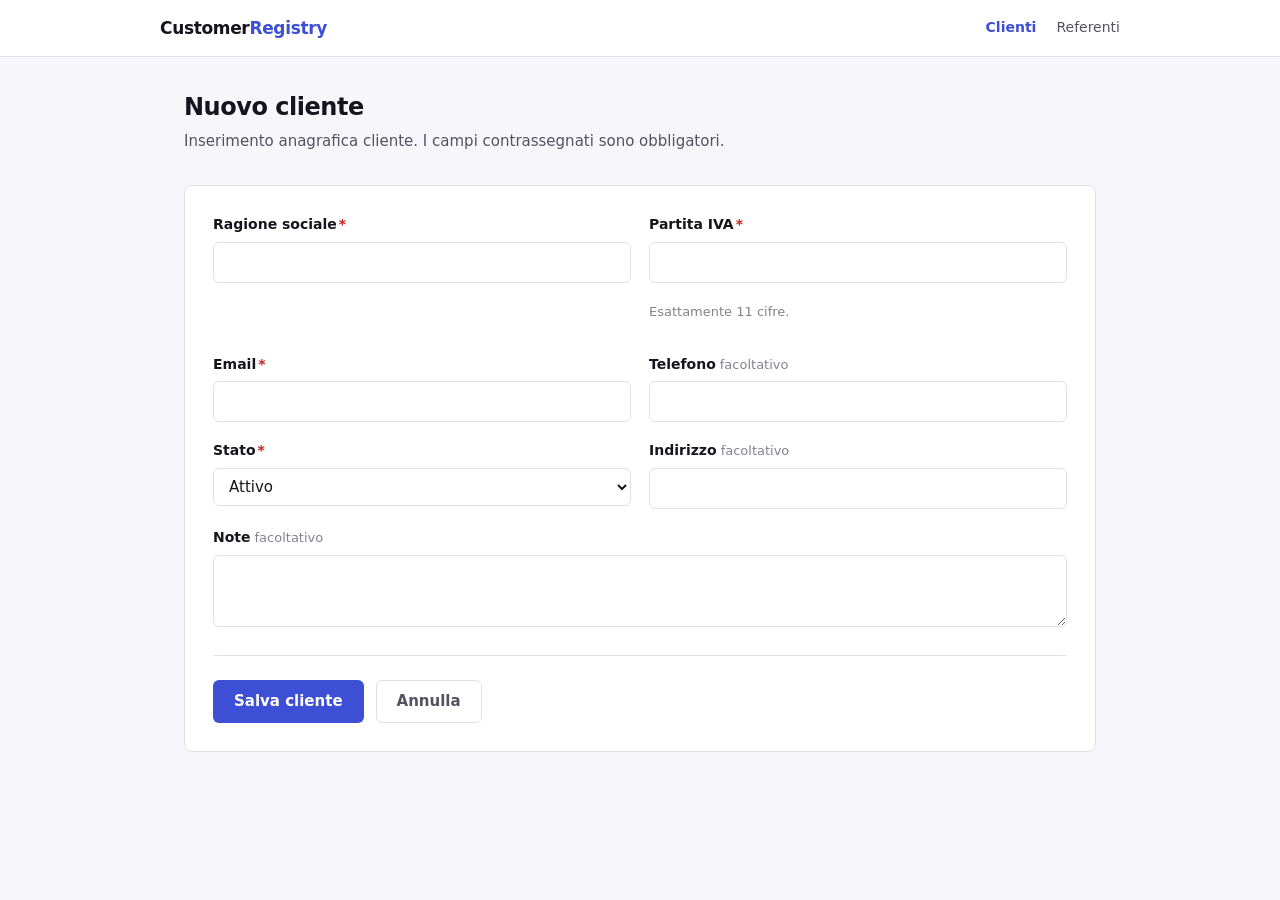
==== index.html @ a69772b3 "Interfaccia web anagrafica clienti per GitHub Pages" ====
<!DOCTYPE html>
<html lang="it">
<head>
<meta charset="UTF-8">
<meta name="viewport" content="width=device-width, initial-scale=1">
<title>Customer Registry — Anagrafica clienti</title>
<style>
  :root {
    --ground: #f7f7fb;
    --surface: #ffffff;
    --ink: #16151d;
    --ink-2: #55525f;
    --ink-3: #85818f;
    --line: #e2e0e9;
    --accent: #3d4fd4;
    --accent-dark: #33429f;
    --danger: #c0271f;
    --danger-wash: #fdf1f0;
    --ok: #0b7a52;
  }
  * { box-sizing: border-box; }
  body {
    margin: 0;
    background: var(--ground);
    color: var(--ink);
    font-family: 'Segoe UI', system-ui, -apple-system, sans-serif;
    font-size: 15px;
    line-height: 1.55;
  }
  header {
    background: var(--surface);
    border-bottom: 1px solid var(--line);
    padding: 0 1.5rem;
  }
  .bar {
    max-width: 60rem; margin: 0 auto;
    display: flex; align-items: center; gap: 1rem;
    height: 3.5rem;
  }
  .logo {
    font-weight: 700; letter-spacing: -0.02em; font-size: 1.0625rem;
  }
  .logo span { color: var(--accent); }
  nav { margin-left: auto; display: flex; gap: 1.25rem; }
  nav a {
    color: var(--ink-2); text-decoration: none; font-size: 0.875rem; font-weight: 500;
  }
  nav a[aria-current="page"] { color: var(--accent); font-weight: 600; }

  main { max-width: 60rem; margin: 0 auto; padding: 2rem 1.5rem 4rem; }
  h1 { font-size: 1.5rem; letter-spacing: -0.02em; margin: 0 0 0.25rem; }
  .lede { color: var(--ink-2); margin: 0 0 2rem; }

  .card {
    background: var(--surface); border: 1px solid var(--line);
    border-radius: 0.5rem; padding: 1.75rem;
  }
  .grid { display: grid; gap: 1.125rem; }
  @media (min-width: 40rem) { .grid.two { grid-template-columns: 1fr 1fr; } }

  .field { display: flex; flex-direction: column; gap: 0.375rem; }
  label { font-weight: 600; font-size: 0.875rem; }
  .req { color: var(--danger); margin-left: 0.125rem; }
  .opt { color: var(--ink-3); font-weight: 400; font-size: 0.8125rem; margin-left: 0.25rem; }
  input, select, textarea {
    font: inherit; padding: 0.5rem 0.6875rem;
    border: 1px solid var(--line); border-radius: 0.375rem;
    background: #fff; color: var(--ink); width: 100%;
  }
  input:focus, select:focus, textarea:focus {
    outline: 2px solid var(--accent); outline-offset: -1px; border-color: var(--accent);
  }
  textarea { resize: vertical; min-height: 4.5rem; }
  .hint { font-size: 0.8125rem; color: var(--ink-3); }
  .err { font-size: 0.8125rem; color: var(--danger); font-weight: 500; display: none; }
  .field.invalid input, .field.invalid select { border-color: var(--danger); }
  .field.invalid .err { display: block; }

  .actions {
    margin-top: 1.75rem; padding-top: 1.5rem; border-top: 1px solid var(--line);
    display: flex; gap: 0.75rem; align-items: center;
  }
  button {
    font: inherit; font-weight: 600; cursor: pointer;
    padding: 0.5625rem 1.25rem; border-radius: 0.375rem; border: 1px solid transparent;
  }
  .primary { background: var(--accent); color: #fff; }
  .primary:hover { background: var(--accent-dark); }
  .ghost { background: #fff; border-color: var(--line); color: var(--ink-2); }
  button:focus-visible { outline: 2px solid var(--accent); outline-offset: 2px; }

  #esito {
    margin-top: 1.5rem; padding: 1rem 1.125rem; border-radius: 0.375rem;
    display: none; font-size: 0.9375rem;
  }
  #esito.ok { display: block; background: #eefaf4; border: 1px solid var(--ok); color: var(--ok); }
  #esito.ko { display: block; background: var(--danger-wash); border: 1px solid var(--danger); color: var(--danger); }
  #esito strong { display: block; margin-bottom: 0.25rem; }
</style>
</head>
<body>

<header>
  <div class="bar">
    <div class="logo">Customer<span>Registry</span></div>
    <nav>
      <a href="#" aria-current="page">Clienti</a>
      <a href="#">Referenti</a>
    </nav>
  </div>
</header>

<main>
  <h1>Nuovo cliente</h1>
  <p class="lede">Inserimento anagrafica cliente. I campi contrassegnati sono obbligatori.</p>

  <form id="form-cliente" class="card" novalidate>
    <div class="grid two">
      <div class="field" id="f-ragione">
        <label for="ragione_sociale">Ragione sociale<span class="req">*</span></label>
        <input id="ragione_sociale" name="ragione_sociale" type="text" maxlength="200" autocomplete="off">
        <p class="err" id="e-ragione">La ragione sociale è obbligatoria.</p>
      </div>

      <div class="field" id="f-piva">
        <label for="partita_iva">Partita IVA<span class="req">*</span></label>
        <input id="partita_iva" name="partita_iva" type="text" maxlength="11" inputmode="numeric" autocomplete="off">
        <p class="hint">Esattamente 11 cifre.</p>
        <p class="err" id="e-piva">La partita IVA deve contenere esattamente 11 cifre.</p>
      </div>

      <div class="field" id="f-email">
        <label for="email">Email<span class="req">*</span></label>
        <input id="email" name="email" type="email" maxlength="254" autocomplete="off">
        <p class="err" id="e-email">Inserire un indirizzo email valido.</p>
      </div>

      <div class="field" id="f-telefono">
        <label for="telefono">Telefono<span class="opt">facoltativo</span></label>
        <input id="telefono" name="telefono" type="text" maxlength="30" autocomplete="off">
        <p class="err" id="e-telefono">Il telefono contiene caratteri non ammessi.</p>
      </div>

      <div class="field" id="f-stato">
        <label for="stato">Stato<span class="req">*</span></label>
        <select id="stato" name="stato">
          <option value="attivo">Attivo</option>
          <option value="sospeso">Sospeso</option>
        </select>
      </div>

      <div class="field" id="f-indirizzo">
        <label for="indirizzo">Indirizzo<span class="opt">facoltativo</span></label>
        <input id="indirizzo" name="indirizzo" type="text" maxlength="500" autocomplete="off">
      </div>
    </div>

    <div class="field" style="margin-top:1.125rem">
      <label for="note">Note<span class="opt">facoltativo</span></label>
      <textarea id="note" name="note" maxlength="2000"></textarea>
    </div>

    <div class="actions">
      <button type="submit" class="primary" id="btn-salva">Salva cliente</button>
      <button type="reset" class="ghost" id="btn-annulla">Annulla</button>
    </div>

    <div id="esito" role="status" aria-live="polite"></div>
  </form>
</main>

<script>
(function () {
  var form = document.getElementById('form-cliente');
  var esito = document.getElementById('esito');

  // Endpoint di salvataggio dell'anagrafica. Il POST viene eseguito davvero:
  // l'errore di rete e il comando cURL raccolti durante l'esecuzione dei test
  // provengono da questa chiamata. Il percorso e' relativo alla pagina, quindi
  // resta sullo stesso dominio su cui l'applicazione e' pubblicata.
  var ENDPOINT = 'api/v1/clienti';

  function setInvalid(fieldId, invalid) {
    document.getElementById(fieldId).classList.toggle('invalid', invalid);
  }

  function validate(data) {
    var ok = true;

    var ragione = data.ragione_sociale.trim();
    setInvalid('f-ragione', ragione === '');
    if (ragione === '') ok = false;

    var piva = data.partita_iva.trim();
    var pivaOk = /^[0-9]{11}$/.test(piva);
    setInvalid('f-piva', !pivaOk);
    if (!pivaOk) ok = false;

    var email = data.email.trim();
    var emailOk = /^[^\s@]+@[^\s@]+\.[^\s@]+$/.test(email);
    setInvalid('f-email', !emailOk);
    if (!emailOk) ok = false;

    var tel = data.telefono.trim();
    var telOk = tel === '' || /^[0-9+().\/\-\s]+$/.test(tel);
    setInvalid('f-telefono', !telOk);
    if (!telOk) ok = false;

    return ok;
  }

  form.addEventListener('submit', function (event) {
    event.preventDefault();
    esito.className = '';
    esito.textContent = '';

    var data = {
      ragione_sociale: form.ragione_sociale.value,
      partita_iva: form.partita_iva.value,
      email: form.email.value,
      telefono: form.telefono.value,
      indirizzo: form.indirizzo.value,
      note: form.note.value,
      stato: form.stato.value
    };

    if (!validate(data)) {
      esito.className = 'ko';
      esito.innerHTML = '<strong>Controllare i dati inseriti</strong>Alcuni campi obbligatori non sono validi.';
      return;
    }

    var btn = document.getElementById('btn-salva');
    btn.disabled = true;
    btn.textContent = 'Salvataggio…';

    fetch(ENDPOINT, {
      method: 'POST',
      headers: { 'Content-Type': 'application/json' },
      body: JSON.stringify(data)
    })
      .then(function (response) {
        if (!response.ok) {
          throw new Error('HTTP ' + response.status);
        }
        esito.className = 'ok';
        esito.innerHTML = '<strong>Cliente salvato</strong>L\'anagrafica è stata registrata correttamente.';
      })
      .catch(function () {
        esito.className = 'ko';
        esito.innerHTML = '<strong>Salvataggio non riuscito</strong>' +
          'Il servizio di registrazione non è al momento disponibile. Riprovare più tardi.';
      })
      .then(function () {
        btn.disabled = false;
        btn.textContent = 'Salva cliente';
      });
  });
})();
</script>

</body>
</html>
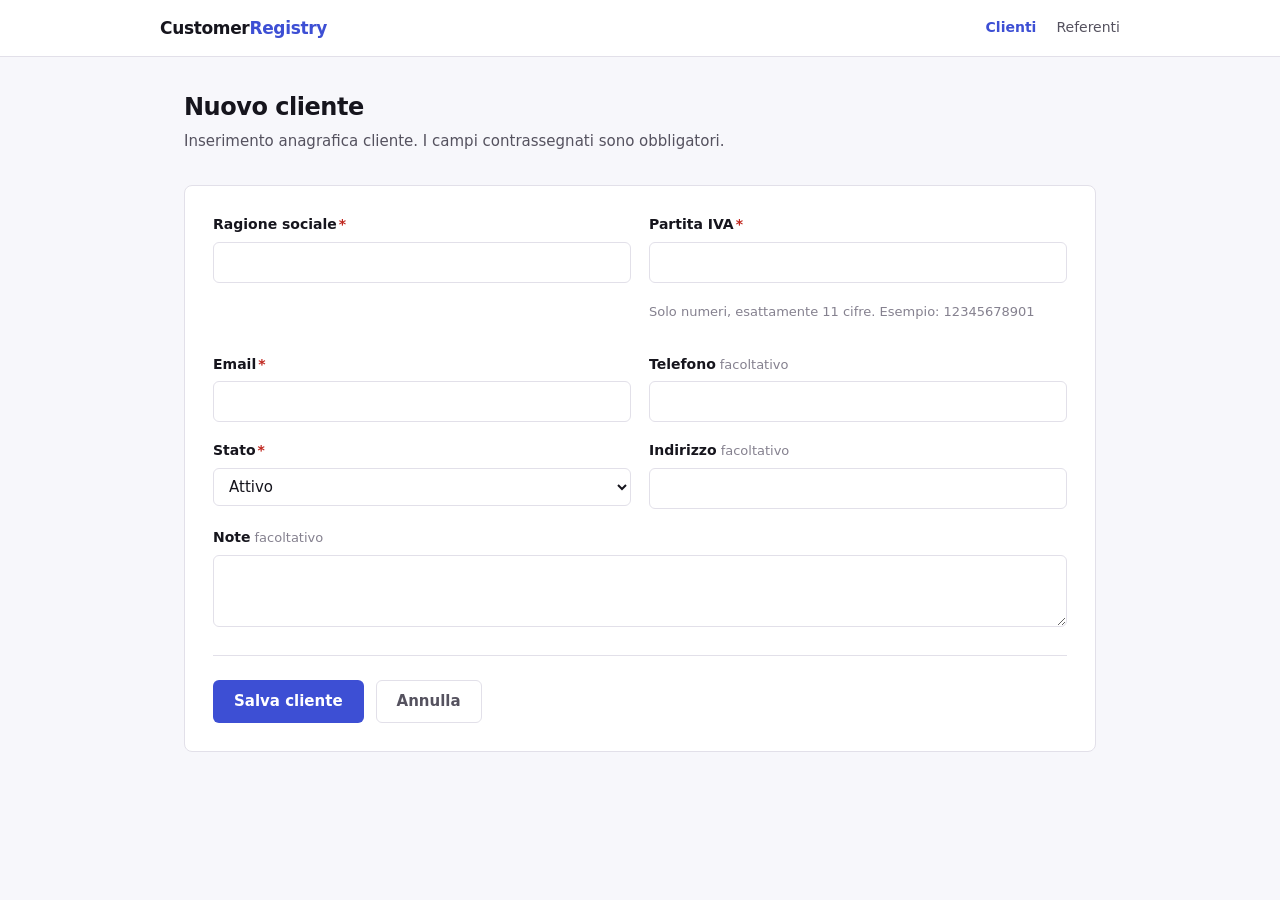
==== commit eb534cf4: "Chiarisce il vincolo della partita IVA nel form" ====
--- a/index.html
+++ b/index.html
@@ -125,8 +125,8 @@
       <div class="field" id="f-piva">
         <label for="partita_iva">Partita IVA<span class="req">*</span></label>
         <input id="partita_iva" name="partita_iva" type="text" maxlength="11" inputmode="numeric" autocomplete="off">
-        <p class="hint">Esattamente 11 cifre.</p>
-        <p class="err" id="e-piva">La partita IVA deve contenere esattamente 11 cifre.</p>
+        <p class="hint">Solo numeri, esattamente 11 cifre. Esempio: 12345678901</p>
+        <p class="err" id="e-piva">La partita IVA deve contenere solo numeri, esattamente 11 cifre.</p>
       </div>
 
       <div class="field" id="f-email">
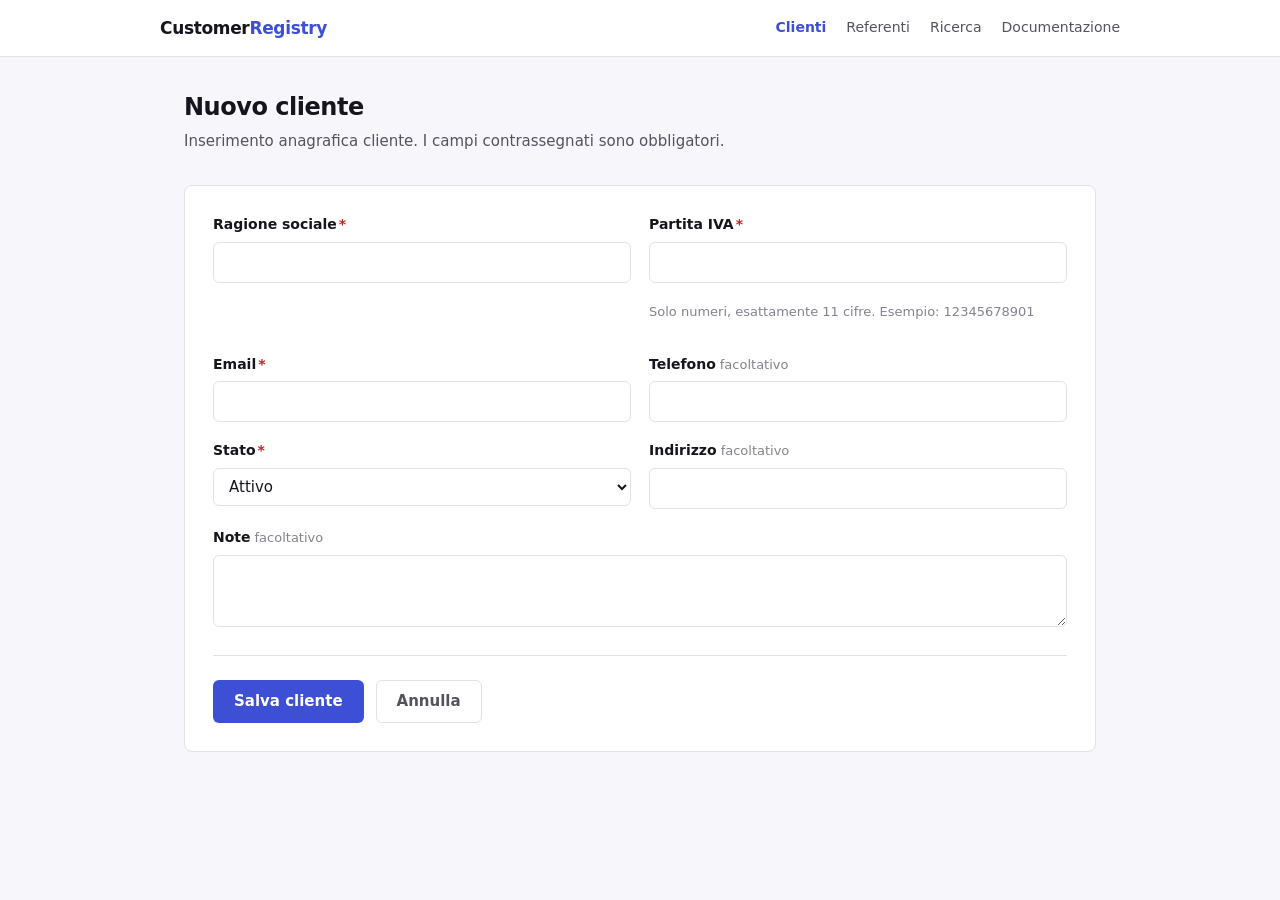
==== commit c0b7984f: "Aggiunge sezioni di navigazione all'applicazione" ====
--- a/index.html
+++ b/index.html
@@ -104,8 +104,10 @@
   <div class="bar">
     <div class="logo">Customer<span>Registry</span></div>
     <nav>
-      <a href="#" aria-current="page">Clienti</a>
-      <a href="#">Referenti</a>
+      <a href="./" aria-current="page">Clienti</a>
+      <a href="./referenti.html">Referenti</a>
+      <a href="./ricerca.html">Ricerca</a>
+      <a href="./documentazione.html">Documentazione</a>
     </nav>
   </div>
 </header>
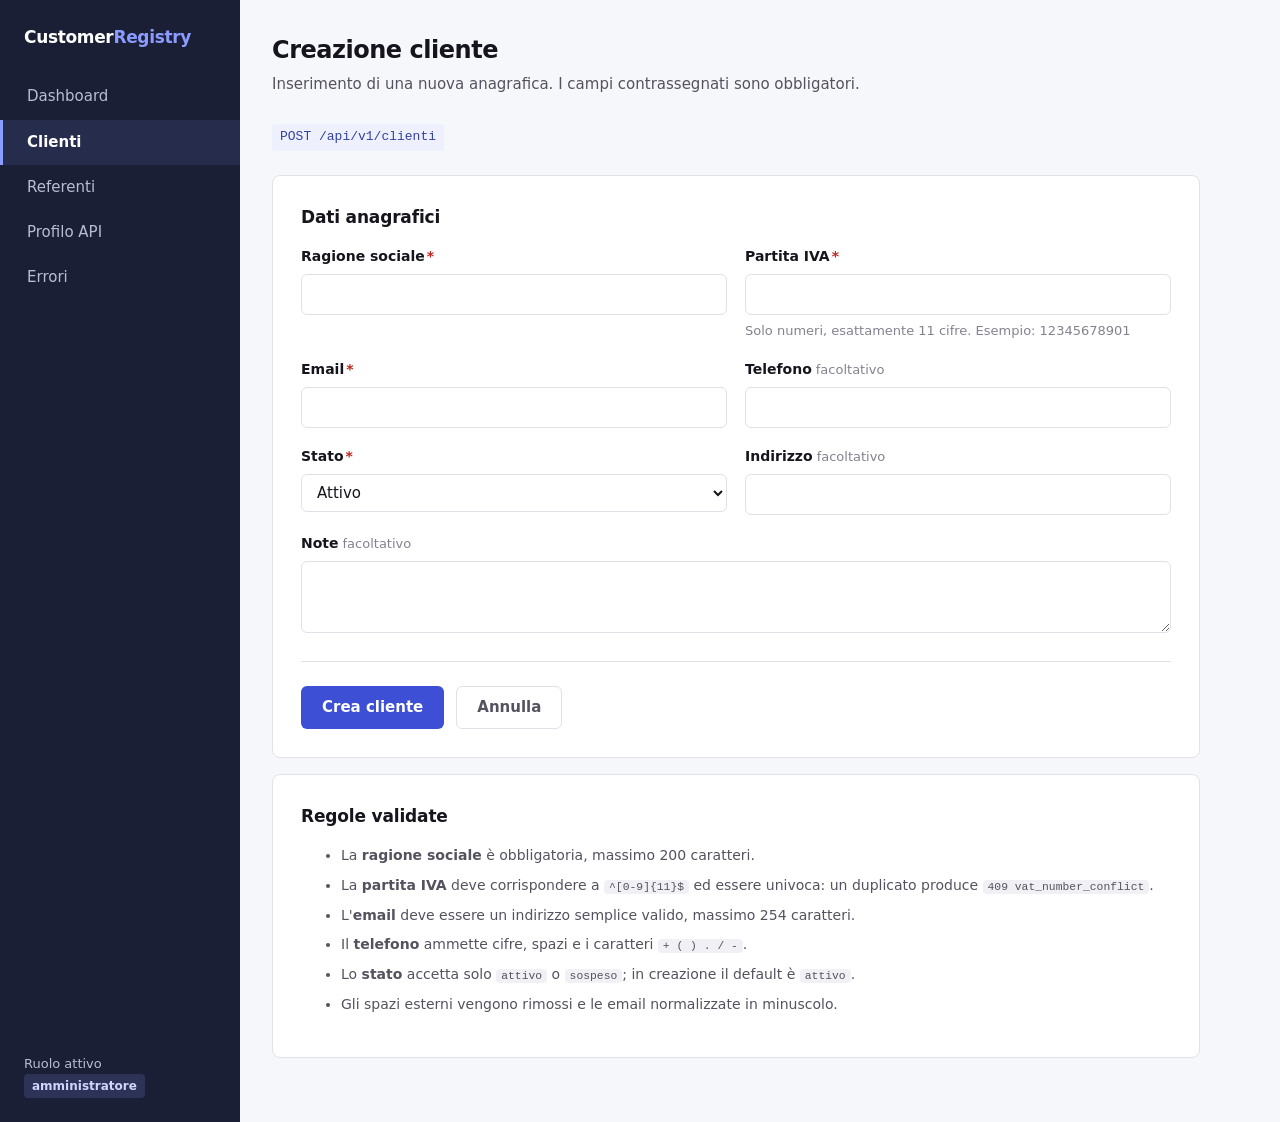
==== commit ba9a4bc7: "Allinea l'applicazione alle maschere del prototipo" ====
--- a/index.html
+++ b/index.html
@@ -3,173 +3,98 @@
 <head>
 <meta charset="UTF-8">
 <meta name="viewport" content="width=device-width, initial-scale=1">
-<title>Customer Registry — Anagrafica clienti</title>
-<style>
-  :root {
-    --ground: #f7f7fb;
-    --surface: #ffffff;
-    --ink: #16151d;
-    --ink-2: #55525f;
-    --ink-3: #85818f;
-    --line: #e2e0e9;
-    --accent: #3d4fd4;
-    --accent-dark: #33429f;
-    --danger: #c0271f;
-    --danger-wash: #fdf1f0;
-    --ok: #0b7a52;
-  }
-  * { box-sizing: border-box; }
-  body {
-    margin: 0;
-    background: var(--ground);
-    color: var(--ink);
-    font-family: 'Segoe UI', system-ui, -apple-system, sans-serif;
-    font-size: 15px;
-    line-height: 1.55;
-  }
-  header {
-    background: var(--surface);
-    border-bottom: 1px solid var(--line);
-    padding: 0 1.5rem;
-  }
-  .bar {
-    max-width: 60rem; margin: 0 auto;
-    display: flex; align-items: center; gap: 1rem;
-    height: 3.5rem;
-  }
-  .logo {
-    font-weight: 700; letter-spacing: -0.02em; font-size: 1.0625rem;
-  }
-  .logo span { color: var(--accent); }
-  nav { margin-left: auto; display: flex; gap: 1.25rem; }
-  nav a {
-    color: var(--ink-2); text-decoration: none; font-size: 0.875rem; font-weight: 500;
-  }
-  nav a[aria-current="page"] { color: var(--accent); font-weight: 600; }
-
-  main { max-width: 60rem; margin: 0 auto; padding: 2rem 1.5rem 4rem; }
-  h1 { font-size: 1.5rem; letter-spacing: -0.02em; margin: 0 0 0.25rem; }
-  .lede { color: var(--ink-2); margin: 0 0 2rem; }
-
-  .card {
-    background: var(--surface); border: 1px solid var(--line);
-    border-radius: 0.5rem; padding: 1.75rem;
-  }
-  .grid { display: grid; gap: 1.125rem; }
-  @media (min-width: 40rem) { .grid.two { grid-template-columns: 1fr 1fr; } }
-
-  .field { display: flex; flex-direction: column; gap: 0.375rem; }
-  label { font-weight: 600; font-size: 0.875rem; }
-  .req { color: var(--danger); margin-left: 0.125rem; }
-  .opt { color: var(--ink-3); font-weight: 400; font-size: 0.8125rem; margin-left: 0.25rem; }
-  input, select, textarea {
-    font: inherit; padding: 0.5rem 0.6875rem;
-    border: 1px solid var(--line); border-radius: 0.375rem;
-    background: #fff; color: var(--ink); width: 100%;
-  }
-  input:focus, select:focus, textarea:focus {
-    outline: 2px solid var(--accent); outline-offset: -1px; border-color: var(--accent);
-  }
-  textarea { resize: vertical; min-height: 4.5rem; }
-  .hint { font-size: 0.8125rem; color: var(--ink-3); }
-  .err { font-size: 0.8125rem; color: var(--danger); font-weight: 500; display: none; }
-  .field.invalid input, .field.invalid select { border-color: var(--danger); }
-  .field.invalid .err { display: block; }
-
-  .actions {
-    margin-top: 1.75rem; padding-top: 1.5rem; border-top: 1px solid var(--line);
-    display: flex; gap: 0.75rem; align-items: center;
-  }
-  button {
-    font: inherit; font-weight: 600; cursor: pointer;
-    padding: 0.5625rem 1.25rem; border-radius: 0.375rem; border: 1px solid transparent;
-  }
-  .primary { background: var(--accent); color: #fff; }
-  .primary:hover { background: var(--accent-dark); }
-  .ghost { background: #fff; border-color: var(--line); color: var(--ink-2); }
-  button:focus-visible { outline: 2px solid var(--accent); outline-offset: 2px; }
-
-  #esito {
-    margin-top: 1.5rem; padding: 1rem 1.125rem; border-radius: 0.375rem;
-    display: none; font-size: 0.9375rem;
-  }
-  #esito.ok { display: block; background: #eefaf4; border: 1px solid var(--ok); color: var(--ok); }
-  #esito.ko { display: block; background: var(--danger-wash); border: 1px solid var(--danger); color: var(--danger); }
-  #esito strong { display: block; margin-bottom: 0.25rem; }
-</style>
+<title>Customer Registry — Creazione cliente</title>
+<link rel="stylesheet" href="app.css">
 </head>
 <body>
 
-<header>
-  <div class="bar">
-    <div class="logo">Customer<span>Registry</span></div>
-    <nav>
-      <a href="./" aria-current="page">Clienti</a>
-      <a href="./referenti.html">Referenti</a>
-      <a href="./ricerca.html">Ricerca</a>
-      <a href="./documentazione.html">Documentazione</a>
-    </nav>
-  </div>
-</header>
+<aside class="rail">
+  <div class="brand">Customer<span>Registry</span></div>
+  <nav>
+    <a href="./dashboard.html">Dashboard</a>
+    <a href="./" aria-current="page">Clienti</a>
+    <a href="./referenti.html">Referenti</a>
+    <a href="./profilo.html">Profilo API</a>
+    <a href="./errori.html">Errori</a>
+  </nav>
+  <div class="role">Ruolo attivo<br><b>amministratore</b></div>
+</aside>
 
-<main>
-  <h1>Nuovo cliente</h1>
-  <p class="lede">Inserimento anagrafica cliente. I campi contrassegnati sono obbligatori.</p>
+<div class="content">
+  <main>
+    <h1>Creazione cliente</h1>
+    <p class="lede">Inserimento di una nuova anagrafica. I campi contrassegnati sono obbligatori.</p>
+    <span class="endpoint">POST /api/v1/clienti</span>
 
-  <form id="form-cliente" class="card" novalidate>
-    <div class="grid two">
-      <div class="field" id="f-ragione">
-        <label for="ragione_sociale">Ragione sociale<span class="req">*</span></label>
-        <input id="ragione_sociale" name="ragione_sociale" type="text" maxlength="200" autocomplete="off">
-        <p class="err" id="e-ragione">La ragione sociale è obbligatoria.</p>
+    <form id="form-cliente" class="card" novalidate>
+      <h2>Dati anagrafici</h2>
+
+      <div class="grid two">
+        <div class="field" id="f-ragione">
+          <label for="ragione_sociale">Ragione sociale<span class="req">*</span></label>
+          <input id="ragione_sociale" name="ragione_sociale" type="text" maxlength="200" autocomplete="off">
+          <p class="err" id="e-ragione">La ragione sociale è obbligatoria.</p>
+        </div>
+
+        <div class="field" id="f-piva">
+          <label for="partita_iva">Partita IVA<span class="req">*</span></label>
+          <input id="partita_iva" name="partita_iva" type="text" maxlength="11" inputmode="numeric" autocomplete="off">
+          <p class="hint">Solo numeri, esattamente 11 cifre. Esempio: 12345678901</p>
+          <p class="err" id="e-piva">La partita IVA deve contenere solo numeri, esattamente 11 cifre.</p>
+        </div>
+
+        <div class="field" id="f-email">
+          <label for="email">Email<span class="req">*</span></label>
+          <input id="email" name="email" type="email" maxlength="254" autocomplete="off">
+          <p class="err" id="e-email">Inserire un indirizzo email valido.</p>
+        </div>
+
+        <div class="field" id="f-telefono">
+          <label for="telefono">Telefono<span class="opt">facoltativo</span></label>
+          <input id="telefono" name="telefono" type="text" maxlength="30" autocomplete="off">
+          <p class="err" id="e-telefono">Il telefono contiene caratteri non ammessi.</p>
+        </div>
+
+        <div class="field" id="f-stato">
+          <label for="stato">Stato<span class="req">*</span></label>
+          <select id="stato" name="stato">
+            <option value="attivo">Attivo</option>
+            <option value="sospeso">Sospeso</option>
+          </select>
+        </div>
+
+        <div class="field" id="f-indirizzo">
+          <label for="indirizzo">Indirizzo<span class="opt">facoltativo</span></label>
+          <input id="indirizzo" name="indirizzo" type="text" maxlength="500" autocomplete="off">
+        </div>
       </div>
 
-      <div class="field" id="f-piva">
-        <label for="partita_iva">Partita IVA<span class="req">*</span></label>
-        <input id="partita_iva" name="partita_iva" type="text" maxlength="11" inputmode="numeric" autocomplete="off">
-        <p class="hint">Solo numeri, esattamente 11 cifre. Esempio: 12345678901</p>
-        <p class="err" id="e-piva">La partita IVA deve contenere solo numeri, esattamente 11 cifre.</p>
+      <div class="field" style="margin-top:1.125rem">
+        <label for="note">Note<span class="opt">facoltativo</span></label>
+        <textarea id="note" name="note" maxlength="2000"></textarea>
       </div>
 
-      <div class="field" id="f-email">
-        <label for="email">Email<span class="req">*</span></label>
-        <input id="email" name="email" type="email" maxlength="254" autocomplete="off">
-        <p class="err" id="e-email">Inserire un indirizzo email valido.</p>
+      <div class="actions">
+        <button type="submit" class="primary" id="btn-salva">Crea cliente</button>
+        <button type="reset" class="ghost" id="btn-annulla">Annulla</button>
       </div>
 
-      <div class="field" id="f-telefono">
-        <label for="telefono">Telefono<span class="opt">facoltativo</span></label>
-        <input id="telefono" name="telefono" type="text" maxlength="30" autocomplete="off">
-        <p class="err" id="e-telefono">Il telefono contiene caratteri non ammessi.</p>
-      </div>
+      <div class="esito" id="esito" role="status" aria-live="polite"></div>
+    </form>
 
-      <div class="field" id="f-stato">
-        <label for="stato">Stato<span class="req">*</span></label>
-        <select id="stato" name="stato">
-          <option value="attivo">Attivo</option>
-          <option value="sospeso">Sospeso</option>
-        </select>
-      </div>
-
-      <div class="field" id="f-indirizzo">
-        <label for="indirizzo">Indirizzo<span class="opt">facoltativo</span></label>
-        <input id="indirizzo" name="indirizzo" type="text" maxlength="500" autocomplete="off">
-      </div>
+    <div class="card">
+      <h2>Regole validate</h2>
+      <ul class="rules">
+        <li>La <b>ragione sociale</b> è obbligatoria, massimo 200 caratteri.</li>
+        <li>La <b>partita IVA</b> deve corrispondere a <code>^[0-9]{11}$</code> ed essere univoca: un duplicato produce <code>409 vat_number_conflict</code>.</li>
+        <li>L'<b>email</b> deve essere un indirizzo semplice valido, massimo 254 caratteri.</li>
+        <li>Il <b>telefono</b> ammette cifre, spazi e i caratteri <code>+ ( ) . / -</code>.</li>
+        <li>Lo <b>stato</b> accetta solo <code>attivo</code> o <code>sospeso</code>; in creazione il default è <code>attivo</code>.</li>
+        <li>Gli spazi esterni vengono rimossi e le email normalizzate in minuscolo.</li>
+      </ul>
     </div>
-
-    <div class="field" style="margin-top:1.125rem">
-      <label for="note">Note<span class="opt">facoltativo</span></label>
-      <textarea id="note" name="note" maxlength="2000"></textarea>
-    </div>
-
-    <div class="actions">
-      <button type="submit" class="primary" id="btn-salva">Salva cliente</button>
-      <button type="reset" class="ghost" id="btn-annulla">Annulla</button>
-    </div>
-
-    <div id="esito" role="status" aria-live="polite"></div>
-  </form>
-</main>
+  </main>
+</div>
 
 <script>
 (function () {
@@ -178,8 +103,7 @@
 
   // Endpoint di salvataggio dell'anagrafica. Il POST viene eseguito davvero:
   // l'errore di rete e il comando cURL raccolti durante l'esecuzione dei test
-  // provengono da questa chiamata. Il percorso e' relativo alla pagina, quindi
-  // resta sullo stesso dominio su cui l'applicazione e' pubblicata.
+  // provengono da questa chiamata.
   var ENDPOINT = 'api/v1/clienti';
 
   function setInvalid(fieldId, invalid) {
@@ -213,7 +137,7 @@
 
   form.addEventListener('submit', function (event) {
     event.preventDefault();
-    esito.className = '';
+    esito.className = 'esito';
     esito.textContent = '';
 
     var data = {
@@ -227,7 +151,7 @@
     };
 
     if (!validate(data)) {
-      esito.className = 'ko';
+      esito.className = 'esito ko';
       esito.innerHTML = '<strong>Controllare i dati inseriti</strong>Alcuni campi obbligatori non sono validi.';
       return;
     }
@@ -245,17 +169,17 @@
         if (!response.ok) {
           throw new Error('HTTP ' + response.status);
         }
-        esito.className = 'ok';
-        esito.innerHTML = '<strong>Cliente salvato</strong>L\'anagrafica è stata registrata correttamente.';
+        esito.className = 'esito ok';
+        esito.innerHTML = '<strong>Cliente creato</strong>L\'anagrafica è stata registrata correttamente.';
       })
       .catch(function () {
-        esito.className = 'ko';
-        esito.innerHTML = '<strong>Salvataggio non riuscito</strong>' +
+        esito.className = 'esito ko';
+        esito.innerHTML = '<strong>Creazione non riuscita</strong>' +
           'Il servizio di registrazione non è al momento disponibile. Riprovare più tardi.';
       })
       .then(function () {
         btn.disabled = false;
-        btn.textContent = 'Salva cliente';
+        btn.textContent = 'Crea cliente';
       });
   });
 })();
--- a/app.css
+++ b/app.css
@@ -0,0 +1,221 @@
+:root {
+  --ground: #f6f7fb;
+  --surface: #ffffff;
+  --rail: #1b1f36;
+  --rail-ink: #b9bdd4;
+  --rail-ink-active: #ffffff;
+  --ink: #16151d;
+  --ink-2: #55525f;
+  --ink-3: #85818f;
+  --line: #e2e0e9;
+  --accent: #3d4fd4;
+  --accent-dark: #33429f;
+  --accent-wash: #eef0fd;
+  --danger: #c0271f;
+  --danger-wash: #fdf1f0;
+  --ok: #0b7a52;
+  --ok-wash: #eafaf3;
+  --warn: #9a6207;
+  --warn-wash: #fdf6e7;
+}
+
+* { box-sizing: border-box; }
+
+body {
+  margin: 0;
+  background: var(--ground);
+  color: var(--ink);
+  font-family: 'Segoe UI', system-ui, -apple-system, sans-serif;
+  font-size: 15px;
+  line-height: 1.55;
+  display: flex;
+  min-height: 100vh;
+}
+
+/* ── Navigazione laterale (MSK: rail fisso a cinque voci) ─────────── */
+.rail {
+  width: 15rem;
+  flex-shrink: 0;
+  background: var(--rail);
+  color: var(--rail-ink);
+  display: flex;
+  flex-direction: column;
+  padding: 1.5rem 0;
+}
+.rail .brand {
+  font-weight: 700;
+  font-size: 1.0625rem;
+  letter-spacing: -0.02em;
+  color: #fff;
+  padding: 0 1.5rem 1.5rem;
+}
+.rail .brand span { color: #8b9bff; }
+.rail nav { display: flex; flex-direction: column; }
+.rail nav a {
+  color: var(--rail-ink);
+  text-decoration: none;
+  font-size: 0.9375rem;
+  padding: 0.6875rem 1.5rem;
+  border-left: 3px solid transparent;
+}
+.rail nav a:hover { color: #fff; background: rgba(255,255,255,0.04); }
+.rail nav a[aria-current="page"] {
+  color: var(--rail-ink-active);
+  border-left-color: #8b9bff;
+  background: rgba(139,155,255,0.10);
+  font-weight: 600;
+}
+.rail .role {
+  margin-top: auto;
+  padding: 1.5rem 1.5rem 0;
+  font-size: 0.8125rem;
+  color: var(--rail-ink);
+}
+.rail .role b {
+  display: inline-block;
+  background: rgba(139,155,255,0.16);
+  color: #cfd5ff;
+  padding: 0.1875rem 0.5rem;
+  border-radius: 0.25rem;
+  font-weight: 600;
+  font-size: 0.75rem;
+}
+
+/* ── Area principale ──────────────────────────────────────────────── */
+.content { flex: 1; min-width: 0; }
+main { max-width: 62rem; padding: 2rem 2rem 4rem; }
+h1 { font-size: 1.5rem; letter-spacing: -0.02em; margin: 0 0 0.25rem; }
+.lede { color: var(--ink-2); margin: 0 0 1.75rem; }
+.endpoint {
+  display: inline-block;
+  font-family: ui-monospace, Consolas, monospace;
+  font-size: 0.8125rem;
+  background: var(--accent-wash);
+  color: var(--accent-dark);
+  padding: 0.1875rem 0.5rem;
+  border-radius: 0.25rem;
+  margin-bottom: 1.5rem;
+}
+
+.card {
+  background: var(--surface);
+  border: 1px solid var(--line);
+  border-radius: 0.5rem;
+  padding: 1.75rem;
+}
+.card + .card { margin-top: 1rem; }
+.card h2 { font-size: 1.0625rem; margin: 0 0 1rem; letter-spacing: -0.01em; }
+
+/* ── Form ─────────────────────────────────────────────────────────── */
+.grid { display: grid; gap: 1.125rem; }
+@media (min-width: 44rem) { .grid.two { grid-template-columns: 1fr 1fr; } }
+.field { display: flex; flex-direction: column; gap: 0.375rem; }
+label { font-weight: 600; font-size: 0.875rem; }
+.req { color: var(--danger); margin-left: 0.125rem; }
+.opt { color: var(--ink-3); font-weight: 400; font-size: 0.8125rem; margin-left: 0.25rem; }
+input, select, textarea {
+  font: inherit;
+  padding: 0.5rem 0.6875rem;
+  border: 1px solid var(--line);
+  border-radius: 0.375rem;
+  background: #fff;
+  color: var(--ink);
+  width: 100%;
+}
+input:focus, select:focus, textarea:focus {
+  outline: 2px solid var(--accent);
+  outline-offset: -1px;
+  border-color: var(--accent);
+}
+textarea { resize: vertical; min-height: 4.5rem; }
+.hint { font-size: 0.8125rem; color: var(--ink-3); margin: 0; }
+.err { font-size: 0.8125rem; color: var(--danger); font-weight: 500; display: none; margin: 0; }
+.field.invalid input, .field.invalid select { border-color: var(--danger); }
+.field.invalid .err { display: block; }
+
+.actions {
+  margin-top: 1.75rem;
+  padding-top: 1.5rem;
+  border-top: 1px solid var(--line);
+  display: flex;
+  gap: 0.75rem;
+  align-items: center;
+}
+button {
+  font: inherit;
+  font-weight: 600;
+  cursor: pointer;
+  padding: 0.5625rem 1.25rem;
+  border-radius: 0.375rem;
+  border: 1px solid transparent;
+}
+.primary { background: var(--accent); color: #fff; }
+.primary:hover { background: var(--accent-dark); }
+.ghost { background: #fff; border-color: var(--line); color: var(--ink-2); }
+button:focus-visible { outline: 2px solid var(--accent); outline-offset: 2px; }
+
+/* ── Esito ────────────────────────────────────────────────────────── */
+.esito {
+  margin-top: 1.5rem;
+  padding: 1rem 1.125rem;
+  border-radius: 0.375rem;
+  display: none;
+  font-size: 0.9375rem;
+}
+.esito.ok { display: block; background: var(--ok-wash); border: 1px solid var(--ok); color: var(--ok); }
+.esito.ko { display: block; background: var(--danger-wash); border: 1px solid var(--danger); color: var(--danger); }
+.esito strong { display: block; margin-bottom: 0.25rem; }
+
+/* ── Regole validate (colonna laterale MSK-06) ────────────────────── */
+.rules { font-size: 0.875rem; color: var(--ink-2); }
+.rules li { margin-bottom: 0.5rem; }
+.rules code {
+  font-family: ui-monospace, Consolas, monospace;
+  font-size: 0.8125em;
+  background: #f1f0f5;
+  padding: 0.0625rem 0.3125rem;
+  border-radius: 0.25rem;
+}
+
+/* ── Tabelle ──────────────────────────────────────────────────────── */
+.tablewrap { overflow-x: auto; }
+table { width: 100%; border-collapse: collapse; min-width: 40rem; }
+th, td { text-align: left; padding: 0.6875rem 0.625rem; border-bottom: 1px solid var(--line); }
+th {
+  font-size: 0.75rem;
+  color: var(--ink-3);
+  font-weight: 600;
+  text-transform: uppercase;
+  letter-spacing: 0.04em;
+  white-space: nowrap;
+}
+td { font-size: 0.9375rem; }
+tbody tr:last-child td { border-bottom: 0; }
+.badge {
+  display: inline-block;
+  font-size: 0.75rem;
+  font-weight: 600;
+  padding: 0.125rem 0.5rem;
+  border-radius: 0.25rem;
+}
+.badge.attivo { background: var(--ok-wash); color: var(--ok); }
+.badge.sospeso { background: var(--warn-wash); color: var(--warn); }
+
+/* ── Filtri ───────────────────────────────────────────────────────── */
+.filtri { display: grid; gap: 1rem; margin-bottom: 1.5rem; }
+@media (min-width: 48rem) {
+  .filtri { grid-template-columns: 2fr 1fr 1fr auto auto; align-items: end; }
+}
+
+.pager {
+  margin-top: 1.25rem;
+  padding-top: 1rem;
+  border-top: 1px solid var(--line);
+  display: flex;
+  align-items: center;
+  gap: 0.75rem;
+  font-size: 0.875rem;
+  color: var(--ink-2);
+}
+.pager .spacer { margin-left: auto; }
+.empty { color: var(--ink-3); text-align: center; padding: 2rem 0; }
